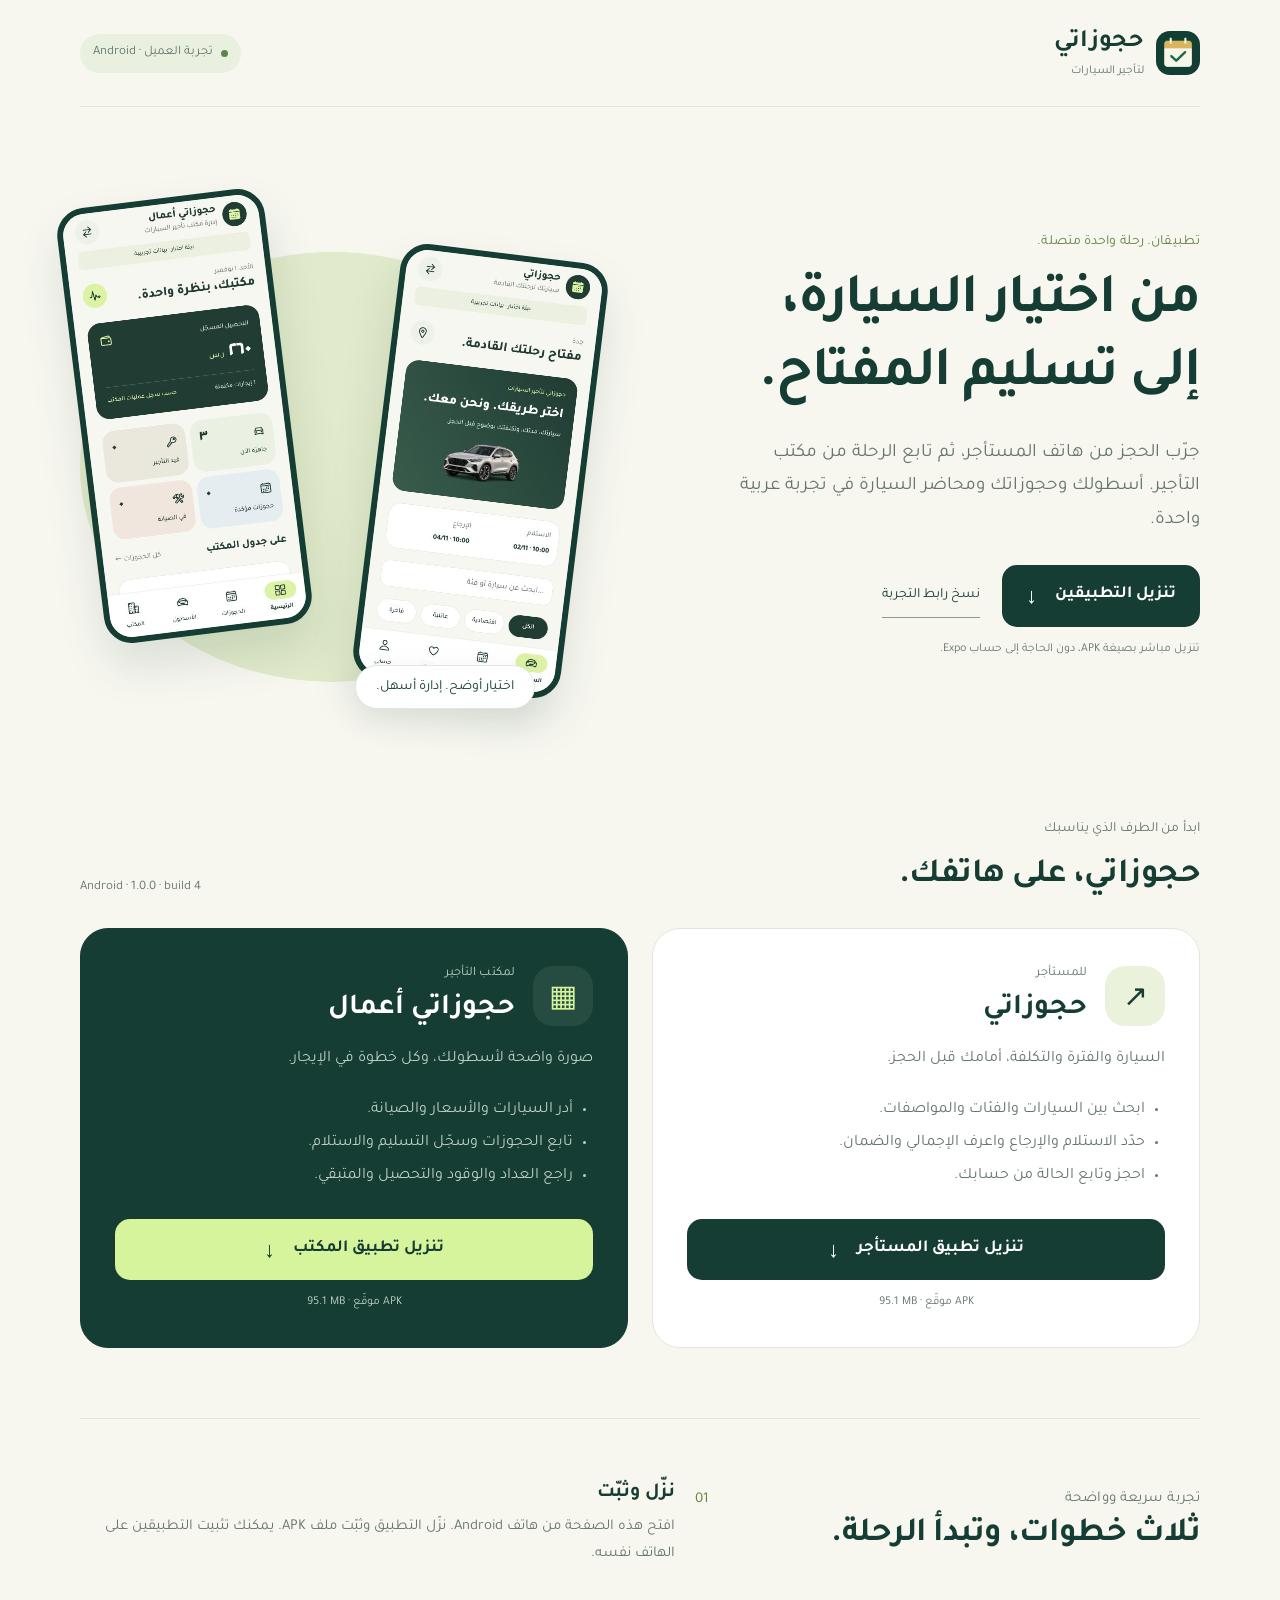
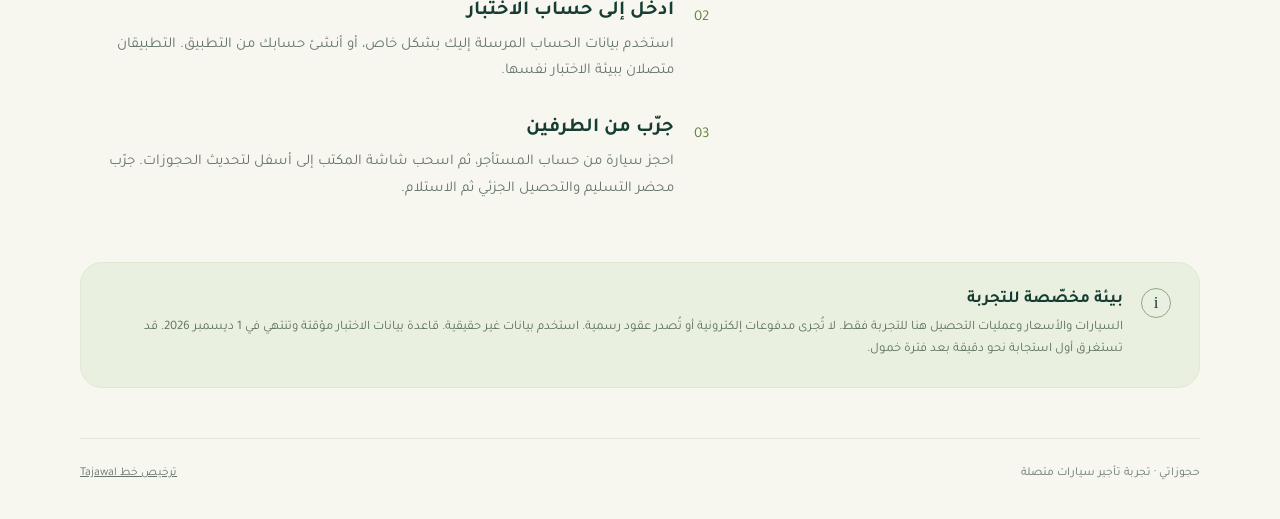
==== trial/index.html @ 13a0f759 "Add client trial page with signed Android app downloads" ====
<!doctype html>
<html lang="ar" dir="rtl">
<head>
<meta charset="utf-8"><meta name="viewport" content="width=device-width,initial-scale=1">
<title>جرّب حجوزاتي | تطبيقات تأجير السيارات</title>
<meta name="description" content="جرّب تطبيق حجوزاتي للمستأجر وحجوزاتي أعمال لمكتب تأجير السيارات. تنزيل مباشر لأجهزة Android.">
<meta property="og:title" content="جرّب حجوزاتي لتأجير السيارات"><meta property="og:description" content="تطبيق المستأجر وتطبيق مكتب التأجير، في تجربة عربية متصلة. تنزيل مباشر لأجهزة Android."><meta property="og:type" content="website"><meta property="og:locale" content="ar_SA"><meta property="og:url" content="https://abukamil.github.io/hajozati-landing/trial/"><meta property="og:image" content="https://abukamil.github.io/hajozati-landing/trial/assets/social-preview.png">
<meta name="robots" content="noindex,nofollow"><meta name="theme-color" content="#153D33">
<link rel="icon" href="assets/brand.png"><link rel="stylesheet" href="trial.css">
</head>
<body>
<header class="wrap top"><a class="brand" href="#"><img src="assets/brand.png" alt="" width="44" height="44"><span>حجوزاتي<small>لتأجير السيارات</small></span></a><span class="badge"><i></i> تجربة العميل · Android</span></header>
<main class="wrap">
<section class="hero"><div><p class="eyebrow">تطبيقان. رحلة واحدة متصلة.</p><h1>من اختيار السيارة،<br>إلى تسليم المفتاح.</h1><p class="lead">جرّب الحجز من هاتف المستأجر، ثم تابع الرحلة من مكتب التأجير. أسطولك وحجوزاتك ومحاضر السيارة في تجربة عربية واحدة.</p><div class="hero-actions"><a class="button" href="#apps">تنزيل التطبيقين <span aria-hidden="true">↓</span></a><button class="copy" id="copy">نسخ رابط التجربة</button></div><p id="copy-status" class="hint" aria-live="polite">تنزيل مباشر بصيغة APK، دون الحاجة إلى حساب Expo.</p></div><div class="visual" aria-label="معاينة واجهتَي التطبيقين"><div class="orbit"></div><img class="phone office" src="assets/office.png" alt="معاينة واجهة إدارة مكتب التأجير" width="390" height="844"><img class="phone renter" src="assets/renter.png" alt="معاينة واجهة اختيار السيارة لدى المستأجر" width="390" height="844"><span class="visual-label">اختيار أوضح. إدارة أسهل.</span></div></section>
<section id="apps" class="apps" aria-labelledby="apps-title"><div class="section-head"><div><p class="eyebrow">ابدأ من الطرف الذي يناسبك</p><h2 id="apps-title">حجوزاتي، على هاتفك.</h2></div><span class="version">Android · 1.0.0 · build 4</span></div><div class="app-grid">
<article class="app-card"><div class="app-title"><span class="app-icon">↗</span><div><p class="eyebrow">للمستأجر</p><h3>حجوزاتي</h3></div></div><p>السيارة والفترة والتكلفة، أمامك قبل الحجز.</p><ul><li>ابحث بين السيارات والفئات والمواصفات.</li><li>حدّد الاستلام والإرجاع واعرف الإجمالي والضمان.</li><li>احجز وتابع الحالة من حسابك.</li></ul><a class="button download" id="customer-apk" href="https://github.com/abukamil/hajozati-landing/releases/download/android-pilot-2026-11-01/hajozati-customer-1.0.0-4.apk">تنزيل تطبيق المستأجر <span aria-hidden="true">↓</span></a><p class="file-meta">APK موقّع · <b id="customer-size">95.1 MB</b></p></article>
<article class="app-card dark"><div class="app-title"><span class="app-icon">▦</span><div><p class="eyebrow">لمكتب التأجير</p><h3>حجوزاتي أعمال</h3></div></div><p>صورة واضحة لأسطولك، وكل خطوة في الإيجار.</p><ul><li>أدر السيارات والأسعار والصيانة.</li><li>تابع الحجوزات وسجّل التسليم والاستلام.</li><li>راجع العداد والوقود والتحصيل والمتبقي.</li></ul><a class="button download" id="owner-apk" href="https://github.com/abukamil/hajozati-landing/releases/download/android-pilot-2026-11-01/hajozati-business-1.0.0-4.apk">تنزيل تطبيق المكتب <span aria-hidden="true">↓</span></a><p class="file-meta">APK موقّع · <b id="owner-size">95.1 MB</b></p></article>
</div></section>
<section class="steps" aria-labelledby="steps-title"><div><p class="eyebrow">تجربة سريعة وواضحة</p><h2 id="steps-title">ثلاث خطوات، وتبدأ الرحلة.</h2></div><ol><li><span>01</span><div><h3>نزّل وثبّت</h3><p>افتح هذه الصفحة من هاتف Android. نزّل التطبيق وثبّت ملف APK. يمكنك تثبيت التطبيقين على الهاتف نفسه.</p></div></li><li><span>02</span><div><h3>ادخل إلى حساب الاختبار</h3><p>استخدم بيانات الحساب المرسلة إليك بشكل خاص، أو أنشئ حسابك من التطبيق. التطبيقان متصلان ببيئة الاختبار نفسها.</p></div></li><li><span>03</span><div><h3>جرّب من الطرفين</h3><p>احجز سيارة من حساب المستأجر، ثم اسحب شاشة المكتب إلى أسفل لتحديث الحجوزات. جرّب محضر التسليم والتحصيل الجزئي ثم الاستلام.</p></div></li></ol></section>
<section class="note"><span class="note-icon" aria-hidden="true">i</span><div><h3>بيئة مخصّصة للتجربة</h3><p>السيارات والأسعار وعمليات التحصيل هنا للتجربة فقط. لا تُجرى مدفوعات إلكترونية أو تُصدر عقود رسمية. استخدم بيانات غير حقيقية. قاعدة بيانات الاختبار مؤقتة وتنتهي في 1 ديسمبر 2026. قد تستغرق أول استجابة نحو دقيقة بعد فترة خمول.</p></div></section>
</main><footer class="wrap"><span>حجوزاتي · تجربة تأجير سيارات متصلة</span><a href="assets/OFL.txt">ترخيص خط Tajawal</a></footer>
<script>
document.getElementById('copy').addEventListener('click',async()=>{try{await navigator.clipboard.writeText('https://abukamil.github.io/hajozati-landing/trial/');document.getElementById('copy-status').textContent='تم نسخ الرابط؛ يمكنك مشاركته مع العميل.';}catch{document.getElementById('copy-status').textContent='رابط التجربة: https://abukamil.github.io/hajozati-landing/trial/';}});
fetch('https://hajozati-rentals-api.onrender.com/health',{mode:'no-cors',credentials:'omit',cache:'no-store'}).catch(()=>{});
</script></body></html>
---- trial/trial.css ----
@font-face{font-family:Tajawal;src:url('assets/Tajawal-Regular.ttf') format('truetype');font-display:swap;font-weight:400}@font-face{font-family:Tajawal;src:url('assets/Tajawal-Bold.ttf') format('truetype');font-display:swap;font-weight:700}
:root{--ink:#153d33;--lime:#d6f49b;--paper:#f7f7f0;--muted:#66766d;--line:#e1e7dc}*{box-sizing:border-box}html{scroll-behavior:smooth;scroll-padding-top:30px}body{margin:0;background:var(--paper);color:var(--ink);font-family:Tajawal,Arial,sans-serif;font-size:17px;line-height:1.75}a{color:inherit;text-decoration:none}button{font:inherit;cursor:pointer}.wrap{width:min(1120px,calc(100% - 48px));margin-inline:auto}.top{display:flex;justify-content:space-between;align-items:center;padding-block:28px;border-bottom:1px solid var(--line)}.brand{display:flex;align-items:center;gap:12px;font-size:25px;font-weight:700;line-height:1.2}.brand img{border-radius:14px}.brand small{display:block;font-size:12px;color:var(--muted);font-weight:400;padding-top:6px}.badge,.version{font-size:13px;color:var(--muted);white-space:nowrap}.badge{display:flex;gap:8px;align-items:center;background:#eaf0e0;padding:8px 13px;border-radius:30px}.badge i{width:7px;height:7px;border-radius:50%;background:#5b8849}.hero{display:grid;grid-template-columns:1.1fr 1fr;align-items:center;gap:60px;min-height:690px;padding-block:60px}.eyebrow{font-size:14px;letter-spacing:.1px;color:var(--muted);margin:0 0 12px}.hero .eyebrow{color:#628344}h1{font-size:clamp(40px,4.4vw,60px);line-height:1.3;letter-spacing:-1.3px;margin:0 0 24px}h2{font-size:34px;line-height:1.35;margin:0;letter-spacing:-.5px}h3{margin:0;font-size:25px;line-height:1.4}.lead{font-size:19px;color:var(--muted);max-width:480px;margin-bottom:28px}.hero-actions{display:flex;align-items:center;gap:22px;flex-wrap:wrap}.button{display:flex;gap:18px;justify-content:center;align-items:center;background:var(--ink);color:white;border-radius:15px;padding:15px 24px;font-weight:700;line-height:1.45;transition:transform .15s,background .15s}.button:hover{background:#245647;transform:translateY(-2px)}.button:focus-visible,button:focus-visible,a:focus-visible{outline:3px solid #87a64d;outline-offset:5px}.button span{font-family:Arial;font-size:22px}.copy{padding:10px 0;color:var(--ink);border:0;background:none;border-bottom:1px solid #8b9b8b;font-size:14px}.hint{font-size:12px;color:var(--muted);min-height:24px}.visual{position:relative;height:530px;direction:ltr;isolation:isolate}.orbit{position:absolute;inset:65px 0 35px;border-radius:50%;background:#e1eacb;z-index:-1}.phone{position:absolute;width:209px;height:auto;border-radius:28px;box-shadow:0 24px 45px #153d3320;border:6px solid var(--ink);background:white}.office{left:0;top:10px;transform:rotate(-7deg)}.renter{right:0;top:65px;transform:rotate(7deg)}.visual-label{position:absolute;bottom:8px;right:50px;background:white;box-shadow:0 12px 35px #153d3314;border:1px solid var(--line);padding:9px 20px;border-radius:30px;font-size:14px;direction:rtl}.apps{padding-block:20px 70px}.section-head{display:flex;align-items:flex-end;justify-content:space-between;gap:20px;margin-bottom:28px}.app-grid{display:grid;grid-template-columns:1fr 1fr;gap:24px}.app-card{padding:34px;border-radius:28px;background:white;border:1px solid var(--line);display:flex;flex-direction:column}.app-title{display:flex;align-items:center;gap:18px}.app-title h3{font-size:29px}.app-title .eyebrow{margin-bottom:3px;font-size:13px}.app-icon{display:grid;place-content:center;width:60px;height:60px;background:#ebf2dc;border-radius:20px;font-family:Arial;font-size:30px}.app-card>p,.app-card li{font-size:16px;color:var(--muted)}.app-card ul{padding-right:20px;line-height:2.05;margin:5px 0 26px;flex:1}.app-card .download{width:100%}.app-card .file-meta{text-align:center;margin:12px 0 0;font-size:12px;font-weight:400}.file-meta b{font-weight:400;direction:ltr;display:inline-block}.dark{background:var(--ink);color:white;border-color:var(--ink)}.dark .app-icon{background:#ffffff12;color:var(--lime)}.dark .eyebrow,.dark>p,.dark li{color:#bdcec4}.dark .button{background:var(--lime);color:var(--ink)}.dark .button:hover{background:#c4e885}.steps{display:grid;grid-template-columns:.85fr 1.3fr;gap:80px;border-top:1px solid var(--line);padding-block:60px}.steps ol{margin:0;padding:0;list-style:none;display:flex;flex-direction:column;gap:30px}.steps li{display:flex;gap:20px}.steps li>span{font-size:15px;direction:ltr;color:#648441;padding:8px 0}.steps h3{font-size:20px}.steps p{color:var(--muted);font-size:15px;margin:7px 0 0}.note{display:flex;gap:18px;padding:25px 28px;background:#eaf0e0;border:1px solid #dfe8d2;border-radius:22px;margin-bottom:50px}.note-icon{display:grid;place-content:center;flex:0 0 30px;height:30px;border:1px solid #94a587;border-radius:50%;font-family:Georgia}.note h3{font-size:17px}.note p{font-size:13px;margin:5px 0 0;color:#5e705f}footer{padding-block:24px 35px;border-top:1px solid var(--line);display:flex;justify-content:space-between;gap:15px;font-size:12px;color:var(--muted)}footer a{text-decoration:underline}@media(max-width:800px){.hero{gap:30px;min-height:620px}.visual{height:450px}.phone{width:170px}.visual-label{right:5px;bottom:0}.hero .lead{font-size:17px}.steps{gap:30px;grid-template-columns:.85fr 1.2fr}.app-card{padding:25px}.app-card ul{font-size:15px}}@media(max-width:620px){.wrap{width:calc(100% - 36px)}.top{padding-block:20px}.brand{font-size:22px}.brand img{width:39px;height:39px}.badge{font-size:10px;padding:7px 10px}.hero{grid-template-columns:1fr;gap:28px;padding-block:42px 45px;min-height:0}h1{font-size:42px;letter-spacing:-1px}.lead{margin-bottom:23px}.hero-actions{gap:20px}.visual{height:440px;width:min(340px,100%);margin-inline:auto;margin-top:4px}.phone{width:177px}.office{left:5px;top:0}.renter{right:5px;top:42px}.orbit{inset:50px -8px 30px}.visual-label{right:55px;bottom:0;font-size:12px}.app-grid{grid-template-columns:1fr;gap:18px}.section-head{align-items:flex-start;flex-direction:column;gap:8px}h2{font-size:28px}.app-card{padding:27px}.apps{padding-bottom:42px}.steps{grid-template-columns:1fr;gap:28px;padding-block:40px}.steps ol{gap:22px}.note{padding:20px;gap:12px;margin-bottom:30px}footer{flex-direction:column;gap:5px}.button{padding:15px 20px}}@media(prefers-reduced-motion:reduce){html{scroll-behavior:auto}*{transition:none!important}}
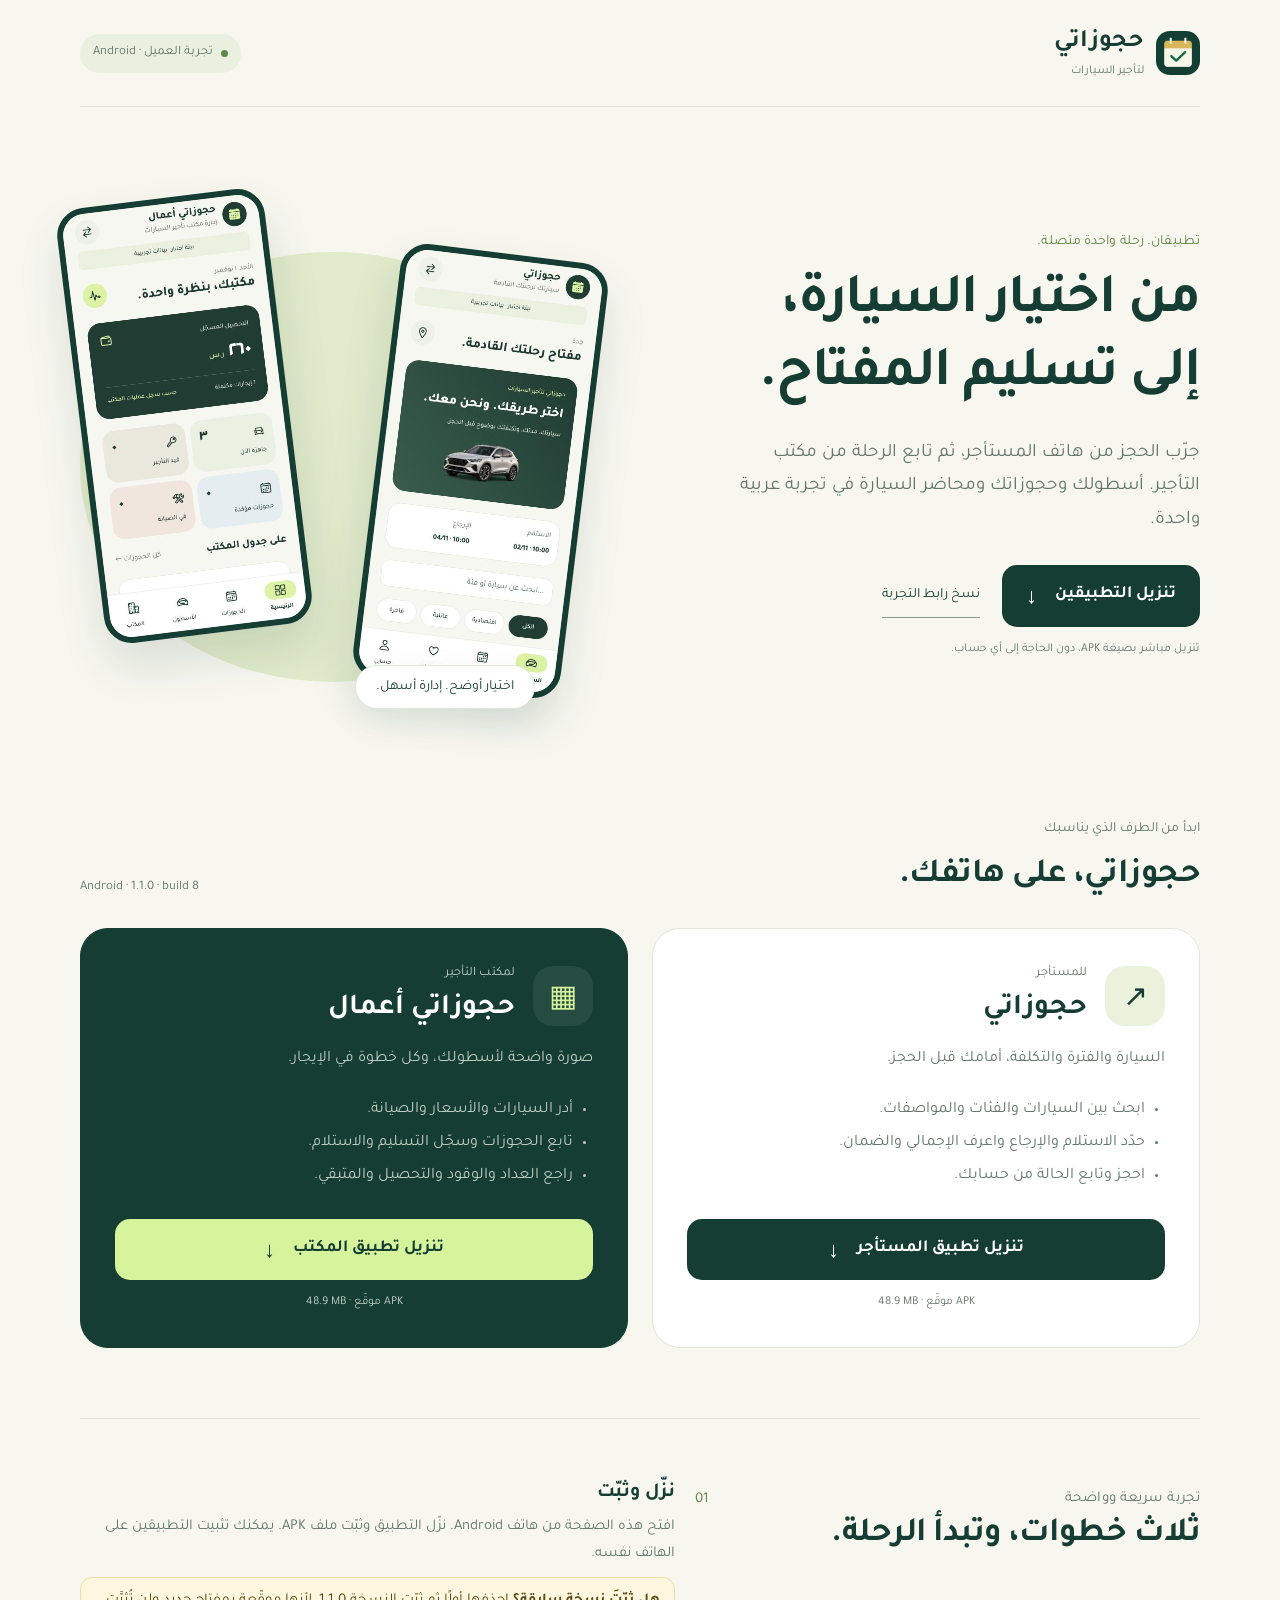
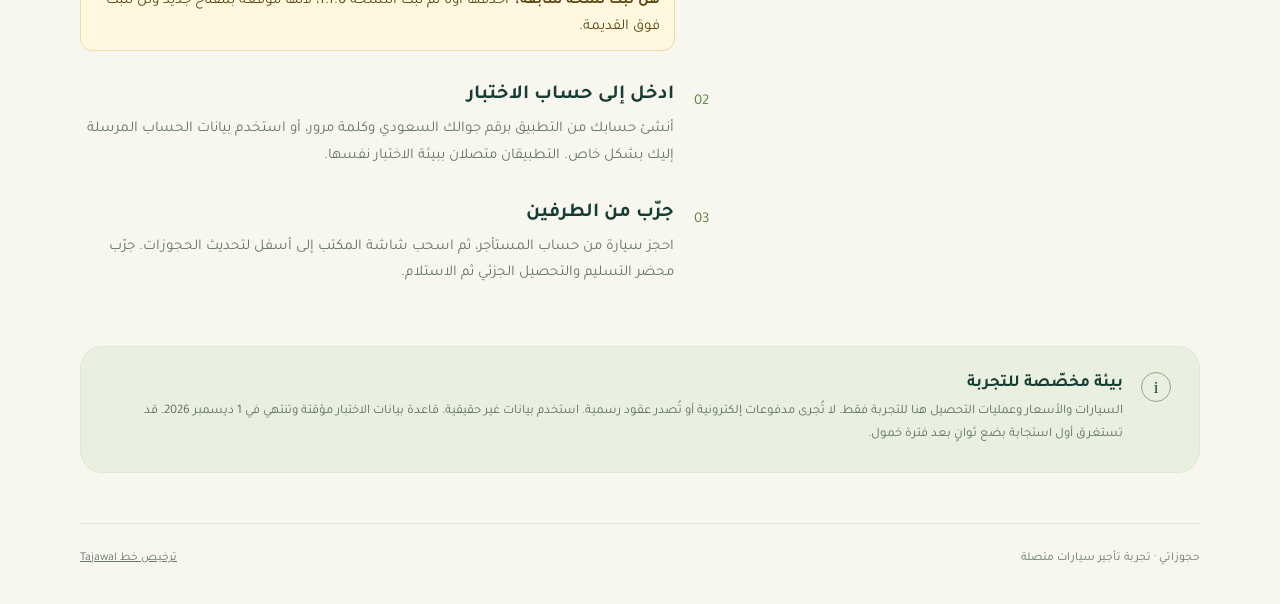
==== commit b6da9bfe: "Publish Android pilot 1.1.0 build 8 on the trial page The 1.0.0 build 4 apps log in by email, which " ====
--- a/trial/index.html
+++ b/trial/index.html
@@ -11,13 +11,13 @@
 <body>
 <header class="wrap top"><a class="brand" href="#"><img src="assets/brand.png" alt="" width="44" height="44"><span>حجوزاتي<small>لتأجير السيارات</small></span></a><span class="badge"><i></i> تجربة العميل · Android</span></header>
 <main class="wrap">
-<section class="hero"><div><p class="eyebrow">تطبيقان. رحلة واحدة متصلة.</p><h1>من اختيار السيارة،<br>إلى تسليم المفتاح.</h1><p class="lead">جرّب الحجز من هاتف المستأجر، ثم تابع الرحلة من مكتب التأجير. أسطولك وحجوزاتك ومحاضر السيارة في تجربة عربية واحدة.</p><div class="hero-actions"><a class="button" href="#apps">تنزيل التطبيقين <span aria-hidden="true">↓</span></a><button class="copy" id="copy">نسخ رابط التجربة</button></div><p id="copy-status" class="hint" aria-live="polite">تنزيل مباشر بصيغة APK، دون الحاجة إلى حساب Expo.</p></div><div class="visual" aria-label="معاينة واجهتَي التطبيقين"><div class="orbit"></div><img class="phone office" src="assets/office.png" alt="معاينة واجهة إدارة مكتب التأجير" width="390" height="844"><img class="phone renter" src="assets/renter.png" alt="معاينة واجهة اختيار السيارة لدى المستأجر" width="390" height="844"><span class="visual-label">اختيار أوضح. إدارة أسهل.</span></div></section>
-<section id="apps" class="apps" aria-labelledby="apps-title"><div class="section-head"><div><p class="eyebrow">ابدأ من الطرف الذي يناسبك</p><h2 id="apps-title">حجوزاتي، على هاتفك.</h2></div><span class="version">Android · 1.0.0 · build 4</span></div><div class="app-grid">
-<article class="app-card"><div class="app-title"><span class="app-icon">↗</span><div><p class="eyebrow">للمستأجر</p><h3>حجوزاتي</h3></div></div><p>السيارة والفترة والتكلفة، أمامك قبل الحجز.</p><ul><li>ابحث بين السيارات والفئات والمواصفات.</li><li>حدّد الاستلام والإرجاع واعرف الإجمالي والضمان.</li><li>احجز وتابع الحالة من حسابك.</li></ul><a class="button download" id="customer-apk" href="https://github.com/abukamil/hajozati-landing/releases/download/android-pilot-2026-11-01/hajozati-customer-1.0.0-4.apk">تنزيل تطبيق المستأجر <span aria-hidden="true">↓</span></a><p class="file-meta">APK موقّع · <b id="customer-size">95.1 MB</b></p></article>
-<article class="app-card dark"><div class="app-title"><span class="app-icon">▦</span><div><p class="eyebrow">لمكتب التأجير</p><h3>حجوزاتي أعمال</h3></div></div><p>صورة واضحة لأسطولك، وكل خطوة في الإيجار.</p><ul><li>أدر السيارات والأسعار والصيانة.</li><li>تابع الحجوزات وسجّل التسليم والاستلام.</li><li>راجع العداد والوقود والتحصيل والمتبقي.</li></ul><a class="button download" id="owner-apk" href="https://github.com/abukamil/hajozati-landing/releases/download/android-pilot-2026-11-01/hajozati-business-1.0.0-4.apk">تنزيل تطبيق المكتب <span aria-hidden="true">↓</span></a><p class="file-meta">APK موقّع · <b id="owner-size">95.1 MB</b></p></article>
+<section class="hero"><div><p class="eyebrow">تطبيقان. رحلة واحدة متصلة.</p><h1>من اختيار السيارة،<br>إلى تسليم المفتاح.</h1><p class="lead">جرّب الحجز من هاتف المستأجر، ثم تابع الرحلة من مكتب التأجير. أسطولك وحجوزاتك ومحاضر السيارة في تجربة عربية واحدة.</p><div class="hero-actions"><a class="button" href="#apps">تنزيل التطبيقين <span aria-hidden="true">↓</span></a><button class="copy" id="copy">نسخ رابط التجربة</button></div><p id="copy-status" class="hint" aria-live="polite">تنزيل مباشر بصيغة APK، دون الحاجة إلى أي حساب.</p></div><div class="visual" aria-label="معاينة واجهتَي التطبيقين"><div class="orbit"></div><img class="phone office" src="assets/office.png" alt="معاينة واجهة إدارة مكتب التأجير" width="390" height="844"><img class="phone renter" src="assets/renter.png" alt="معاينة واجهة اختيار السيارة لدى المستأجر" width="390" height="844"><span class="visual-label">اختيار أوضح. إدارة أسهل.</span></div></section>
+<section id="apps" class="apps" aria-labelledby="apps-title"><div class="section-head"><div><p class="eyebrow">ابدأ من الطرف الذي يناسبك</p><h2 id="apps-title">حجوزاتي، على هاتفك.</h2></div><span class="version">Android · 1.1.0 · build 8</span></div><div class="app-grid">
+<article class="app-card"><div class="app-title"><span class="app-icon">↗</span><div><p class="eyebrow">للمستأجر</p><h3>حجوزاتي</h3></div></div><p>السيارة والفترة والتكلفة، أمامك قبل الحجز.</p><ul><li>ابحث بين السيارات والفئات والمواصفات.</li><li>حدّد الاستلام والإرجاع واعرف الإجمالي والضمان.</li><li>احجز وتابع الحالة من حسابك.</li></ul><a class="button download" id="customer-apk" href="downloads/hajozati-customer-1.1.0-8.apk" download>تنزيل تطبيق المستأجر <span aria-hidden="true">↓</span></a><p class="file-meta">APK موقّع · <b id="customer-size">48.9 MB</b></p></article>
+<article class="app-card dark"><div class="app-title"><span class="app-icon">▦</span><div><p class="eyebrow">لمكتب التأجير</p><h3>حجوزاتي أعمال</h3></div></div><p>صورة واضحة لأسطولك، وكل خطوة في الإيجار.</p><ul><li>أدر السيارات والأسعار والصيانة.</li><li>تابع الحجوزات وسجّل التسليم والاستلام.</li><li>راجع العداد والوقود والتحصيل والمتبقي.</li></ul><a class="button download" id="owner-apk" href="downloads/hajozati-business-1.1.0-8.apk" download>تنزيل تطبيق المكتب <span aria-hidden="true">↓</span></a><p class="file-meta">APK موقّع · <b id="owner-size">48.9 MB</b></p></article>
 </div></section>
-<section class="steps" aria-labelledby="steps-title"><div><p class="eyebrow">تجربة سريعة وواضحة</p><h2 id="steps-title">ثلاث خطوات، وتبدأ الرحلة.</h2></div><ol><li><span>01</span><div><h3>نزّل وثبّت</h3><p>افتح هذه الصفحة من هاتف Android. نزّل التطبيق وثبّت ملف APK. يمكنك تثبيت التطبيقين على الهاتف نفسه.</p></div></li><li><span>02</span><div><h3>ادخل إلى حساب الاختبار</h3><p>استخدم بيانات الحساب المرسلة إليك بشكل خاص، أو أنشئ حسابك من التطبيق. التطبيقان متصلان ببيئة الاختبار نفسها.</p></div></li><li><span>03</span><div><h3>جرّب من الطرفين</h3><p>احجز سيارة من حساب المستأجر، ثم اسحب شاشة المكتب إلى أسفل لتحديث الحجوزات. جرّب محضر التسليم والتحصيل الجزئي ثم الاستلام.</p></div></li></ol></section>
-<section class="note"><span class="note-icon" aria-hidden="true">i</span><div><h3>بيئة مخصّصة للتجربة</h3><p>السيارات والأسعار وعمليات التحصيل هنا للتجربة فقط. لا تُجرى مدفوعات إلكترونية أو تُصدر عقود رسمية. استخدم بيانات غير حقيقية. قاعدة بيانات الاختبار مؤقتة وتنتهي في 1 ديسمبر 2026. قد تستغرق أول استجابة نحو دقيقة بعد فترة خمول.</p></div></section>
+<section class="steps" aria-labelledby="steps-title"><div><p class="eyebrow">تجربة سريعة وواضحة</p><h2 id="steps-title">ثلاث خطوات، وتبدأ الرحلة.</h2></div><ol><li><span>01</span><div><h3>نزّل وثبّت</h3><p>افتح هذه الصفحة من هاتف Android. نزّل التطبيق وثبّت ملف APK. يمكنك تثبيت التطبيقين على الهاتف نفسه.</p><p class="update-note"><b>هل ثبّتَ نسخة سابقة؟</b> احذفها أولًا ثم ثبّت النسخة 1.1.0، لأنها موقّعة بمفتاح جديد ولن تُثبَّت فوق القديمة.</p></div></li><li><span>02</span><div><h3>ادخل إلى حساب الاختبار</h3><p>أنشئ حسابك من التطبيق برقم جوالك السعودي وكلمة مرور، أو استخدم بيانات الحساب المرسلة إليك بشكل خاص. التطبيقان متصلان ببيئة الاختبار نفسها.</p></div></li><li><span>03</span><div><h3>جرّب من الطرفين</h3><p>احجز سيارة من حساب المستأجر، ثم اسحب شاشة المكتب إلى أسفل لتحديث الحجوزات. جرّب محضر التسليم والتحصيل الجزئي ثم الاستلام.</p></div></li></ol></section>
+<section class="note"><span class="note-icon" aria-hidden="true">i</span><div><h3>بيئة مخصّصة للتجربة</h3><p>السيارات والأسعار وعمليات التحصيل هنا للتجربة فقط. لا تُجرى مدفوعات إلكترونية أو تُصدر عقود رسمية. استخدم بيانات غير حقيقية. قاعدة بيانات الاختبار مؤقتة وتنتهي في 1 ديسمبر 2026. قد تستغرق أول استجابة بضع ثوانٍ بعد فترة خمول.</p></div></section>
 </main><footer class="wrap"><span>حجوزاتي · تجربة تأجير سيارات متصلة</span><a href="assets/OFL.txt">ترخيص خط Tajawal</a></footer>
 <script>
 document.getElementById('copy').addEventListener('click',async()=>{try{await navigator.clipboard.writeText('https://abukamil.github.io/hajozati-landing/trial/');document.getElementById('copy-status').textContent='تم نسخ الرابط؛ يمكنك مشاركته مع العميل.';}catch{document.getElementById('copy-status').textContent='رابط التجربة: https://abukamil.github.io/hajozati-landing/trial/';}});
--- a/trial/trial.css
+++ b/trial/trial.css
@@ -1,2 +1,2 @@
 @font-face{font-family:Tajawal;src:url('assets/Tajawal-Regular.ttf') format('truetype');font-display:swap;font-weight:400}@font-face{font-family:Tajawal;src:url('assets/Tajawal-Bold.ttf') format('truetype');font-display:swap;font-weight:700}
-:root{--ink:#153d33;--lime:#d6f49b;--paper:#f7f7f0;--muted:#66766d;--line:#e1e7dc}*{box-sizing:border-box}html{scroll-behavior:smooth;scroll-padding-top:30px}body{margin:0;background:var(--paper);color:var(--ink);font-family:Tajawal,Arial,sans-serif;font-size:17px;line-height:1.75}a{color:inherit;text-decoration:none}button{font:inherit;cursor:pointer}.wrap{width:min(1120px,calc(100% - 48px));margin-inline:auto}.top{display:flex;justify-content:space-between;align-items:center;padding-block:28px;border-bottom:1px solid var(--line)}.brand{display:flex;align-items:center;gap:12px;font-size:25px;font-weight:700;line-height:1.2}.brand img{border-radius:14px}.brand small{display:block;font-size:12px;color:var(--muted);font-weight:400;padding-top:6px}.badge,.version{font-size:13px;color:var(--muted);white-space:nowrap}.badge{display:flex;gap:8px;align-items:center;background:#eaf0e0;padding:8px 13px;border-radius:30px}.badge i{width:7px;height:7px;border-radius:50%;background:#5b8849}.hero{display:grid;grid-template-columns:1.1fr 1fr;align-items:center;gap:60px;min-height:690px;padding-block:60px}.eyebrow{font-size:14px;letter-spacing:.1px;color:var(--muted);margin:0 0 12px}.hero .eyebrow{color:#628344}h1{font-size:clamp(40px,4.4vw,60px);line-height:1.3;letter-spacing:-1.3px;margin:0 0 24px}h2{font-size:34px;line-height:1.35;margin:0;letter-spacing:-.5px}h3{margin:0;font-size:25px;line-height:1.4}.lead{font-size:19px;color:var(--muted);max-width:480px;margin-bottom:28px}.hero-actions{display:flex;align-items:center;gap:22px;flex-wrap:wrap}.button{display:flex;gap:18px;justify-content:center;align-items:center;background:var(--ink);color:white;border-radius:15px;padding:15px 24px;font-weight:700;line-height:1.45;transition:transform .15s,background .15s}.button:hover{background:#245647;transform:translateY(-2px)}.button:focus-visible,button:focus-visible,a:focus-visible{outline:3px solid #87a64d;outline-offset:5px}.button span{font-family:Arial;font-size:22px}.copy{padding:10px 0;color:var(--ink);border:0;background:none;border-bottom:1px solid #8b9b8b;font-size:14px}.hint{font-size:12px;color:var(--muted);min-height:24px}.visual{position:relative;height:530px;direction:ltr;isolation:isolate}.orbit{position:absolute;inset:65px 0 35px;border-radius:50%;background:#e1eacb;z-index:-1}.phone{position:absolute;width:209px;height:auto;border-radius:28px;box-shadow:0 24px 45px #153d3320;border:6px solid var(--ink);background:white}.office{left:0;top:10px;transform:rotate(-7deg)}.renter{right:0;top:65px;transform:rotate(7deg)}.visual-label{position:absolute;bottom:8px;right:50px;background:white;box-shadow:0 12px 35px #153d3314;border:1px solid var(--line);padding:9px 20px;border-radius:30px;font-size:14px;direction:rtl}.apps{padding-block:20px 70px}.section-head{display:flex;align-items:flex-end;justify-content:space-between;gap:20px;margin-bottom:28px}.app-grid{display:grid;grid-template-columns:1fr 1fr;gap:24px}.app-card{padding:34px;border-radius:28px;background:white;border:1px solid var(--line);display:flex;flex-direction:column}.app-title{display:flex;align-items:center;gap:18px}.app-title h3{font-size:29px}.app-title .eyebrow{margin-bottom:3px;font-size:13px}.app-icon{display:grid;place-content:center;width:60px;height:60px;background:#ebf2dc;border-radius:20px;font-family:Arial;font-size:30px}.app-card>p,.app-card li{font-size:16px;color:var(--muted)}.app-card ul{padding-right:20px;line-height:2.05;margin:5px 0 26px;flex:1}.app-card .download{width:100%}.app-card .file-meta{text-align:center;margin:12px 0 0;font-size:12px;font-weight:400}.file-meta b{font-weight:400;direction:ltr;display:inline-block}.dark{background:var(--ink);color:white;border-color:var(--ink)}.dark .app-icon{background:#ffffff12;color:var(--lime)}.dark .eyebrow,.dark>p,.dark li{color:#bdcec4}.dark .button{background:var(--lime);color:var(--ink)}.dark .button:hover{background:#c4e885}.steps{display:grid;grid-template-columns:.85fr 1.3fr;gap:80px;border-top:1px solid var(--line);padding-block:60px}.steps ol{margin:0;padding:0;list-style:none;display:flex;flex-direction:column;gap:30px}.steps li{display:flex;gap:20px}.steps li>span{font-size:15px;direction:ltr;color:#648441;padding:8px 0}.steps h3{font-size:20px}.steps p{color:var(--muted);font-size:15px;margin:7px 0 0}.note{display:flex;gap:18px;padding:25px 28px;background:#eaf0e0;border:1px solid #dfe8d2;border-radius:22px;margin-bottom:50px}.note-icon{display:grid;place-content:center;flex:0 0 30px;height:30px;border:1px solid #94a587;border-radius:50%;font-family:Georgia}.note h3{font-size:17px}.note p{font-size:13px;margin:5px 0 0;color:#5e705f}footer{padding-block:24px 35px;border-top:1px solid var(--line);display:flex;justify-content:space-between;gap:15px;font-size:12px;color:var(--muted)}footer a{text-decoration:underline}@media(max-width:800px){.hero{gap:30px;min-height:620px}.visual{height:450px}.phone{width:170px}.visual-label{right:5px;bottom:0}.hero .lead{font-size:17px}.steps{gap:30px;grid-template-columns:.85fr 1.2fr}.app-card{padding:25px}.app-card ul{font-size:15px}}@media(max-width:620px){.wrap{width:calc(100% - 36px)}.top{padding-block:20px}.brand{font-size:22px}.brand img{width:39px;height:39px}.badge{font-size:10px;padding:7px 10px}.hero{grid-template-columns:1fr;gap:28px;padding-block:42px 45px;min-height:0}h1{font-size:42px;letter-spacing:-1px}.lead{margin-bottom:23px}.hero-actions{gap:20px}.visual{height:440px;width:min(340px,100%);margin-inline:auto;margin-top:4px}.phone{width:177px}.office{left:5px;top:0}.renter{right:5px;top:42px}.orbit{inset:50px -8px 30px}.visual-label{right:55px;bottom:0;font-size:12px}.app-grid{grid-template-columns:1fr;gap:18px}.section-head{align-items:flex-start;flex-direction:column;gap:8px}h2{font-size:28px}.app-card{padding:27px}.apps{padding-bottom:42px}.steps{grid-template-columns:1fr;gap:28px;padding-block:40px}.steps ol{gap:22px}.note{padding:20px;gap:12px;margin-bottom:30px}footer{flex-direction:column;gap:5px}.button{padding:15px 20px}}@media(prefers-reduced-motion:reduce){html{scroll-behavior:auto}*{transition:none!important}}
+:root{--ink:#153d33;--lime:#d6f49b;--paper:#f7f7f0;--muted:#66766d;--line:#e1e7dc}*{box-sizing:border-box}html{scroll-behavior:smooth;scroll-padding-top:30px}body{margin:0;background:var(--paper);color:var(--ink);font-family:Tajawal,Arial,sans-serif;font-size:17px;line-height:1.75}a{color:inherit;text-decoration:none}button{font:inherit;cursor:pointer}.wrap{width:min(1120px,calc(100% - 48px));margin-inline:auto}.top{display:flex;justify-content:space-between;align-items:center;padding-block:28px;border-bottom:1px solid var(--line)}.brand{display:flex;align-items:center;gap:12px;font-size:25px;font-weight:700;line-height:1.2}.brand img{border-radius:14px}.brand small{display:block;font-size:12px;color:var(--muted);font-weight:400;padding-top:6px}.badge,.version{font-size:13px;color:var(--muted);white-space:nowrap}.badge{display:flex;gap:8px;align-items:center;background:#eaf0e0;padding:8px 13px;border-radius:30px}.badge i{width:7px;height:7px;border-radius:50%;background:#5b8849}.hero{display:grid;grid-template-columns:1.1fr 1fr;align-items:center;gap:60px;min-height:690px;padding-block:60px}.eyebrow{font-size:14px;letter-spacing:.1px;color:var(--muted);margin:0 0 12px}.hero .eyebrow{color:#628344}h1{font-size:clamp(40px,4.4vw,60px);line-height:1.3;letter-spacing:-1.3px;margin:0 0 24px}h2{font-size:34px;line-height:1.35;margin:0;letter-spacing:-.5px}h3{margin:0;font-size:25px;line-height:1.4}.lead{font-size:19px;color:var(--muted);max-width:480px;margin-bottom:28px}.hero-actions{display:flex;align-items:center;gap:22px;flex-wrap:wrap}.button{display:flex;gap:18px;justify-content:center;align-items:center;background:var(--ink);color:white;border-radius:15px;padding:15px 24px;font-weight:700;line-height:1.45;transition:transform .15s,background .15s}.button:hover{background:#245647;transform:translateY(-2px)}.button:focus-visible,button:focus-visible,a:focus-visible{outline:3px solid #87a64d;outline-offset:5px}.button span{font-family:Arial;font-size:22px}.copy{padding:10px 0;color:var(--ink);border:0;background:none;border-bottom:1px solid #8b9b8b;font-size:14px}.hint{font-size:12px;color:var(--muted);min-height:24px}.visual{position:relative;height:530px;direction:ltr;isolation:isolate}.orbit{position:absolute;inset:65px 0 35px;border-radius:50%;background:#e1eacb;z-index:-1}.phone{position:absolute;width:209px;height:auto;border-radius:28px;box-shadow:0 24px 45px #153d3320;border:6px solid var(--ink);background:white}.office{left:0;top:10px;transform:rotate(-7deg)}.renter{right:0;top:65px;transform:rotate(7deg)}.visual-label{position:absolute;bottom:8px;right:50px;background:white;box-shadow:0 12px 35px #153d3314;border:1px solid var(--line);padding:9px 20px;border-radius:30px;font-size:14px;direction:rtl}.apps{padding-block:20px 70px}.section-head{display:flex;align-items:flex-end;justify-content:space-between;gap:20px;margin-bottom:28px}.app-grid{display:grid;grid-template-columns:1fr 1fr;gap:24px}.app-card{padding:34px;border-radius:28px;background:white;border:1px solid var(--line);display:flex;flex-direction:column}.app-title{display:flex;align-items:center;gap:18px}.app-title h3{font-size:29px}.app-title .eyebrow{margin-bottom:3px;font-size:13px}.app-icon{display:grid;place-content:center;width:60px;height:60px;background:#ebf2dc;border-radius:20px;font-family:Arial;font-size:30px}.app-card>p,.app-card li{font-size:16px;color:var(--muted)}.app-card ul{padding-right:20px;line-height:2.05;margin:5px 0 26px;flex:1}.app-card .download{width:100%}.app-card .file-meta{text-align:center;margin:12px 0 0;font-size:12px;font-weight:400}.file-meta b{font-weight:400;direction:ltr;display:inline-block}.dark{background:var(--ink);color:white;border-color:var(--ink)}.dark .app-icon{background:#ffffff12;color:var(--lime)}.dark .eyebrow,.dark>p,.dark li{color:#bdcec4}.dark .button{background:var(--lime);color:var(--ink)}.dark .button:hover{background:#c4e885}.steps{display:grid;grid-template-columns:.85fr 1.3fr;gap:80px;border-top:1px solid var(--line);padding-block:60px}.steps ol{margin:0;padding:0;list-style:none;display:flex;flex-direction:column;gap:30px}.steps li{display:flex;gap:20px}.steps li>span{font-size:15px;direction:ltr;color:#648441;padding:8px 0}.steps h3{font-size:20px}.steps p{color:var(--muted);font-size:15px;margin:7px 0 0}.note{display:flex;gap:18px;padding:25px 28px;background:#eaf0e0;border:1px solid #dfe8d2;border-radius:22px;margin-bottom:50px}.note-icon{display:grid;place-content:center;flex:0 0 30px;height:30px;border:1px solid #94a587;border-radius:50%;font-family:Georgia}.note h3{font-size:17px}.note p{font-size:13px;margin:5px 0 0;color:#5e705f}footer{padding-block:24px 35px;border-top:1px solid var(--line);display:flex;justify-content:space-between;gap:15px;font-size:12px;color:var(--muted)}footer a{text-decoration:underline}.steps .update-note{background:#fff7e0;border:1px solid #efdca6;border-radius:12px;padding:10px 14px;color:#5c4a12;margin-top:10px}.update-note b{font-weight:700}@media(max-width:800px){.hero{gap:30px;min-height:620px}.visual{height:450px}.phone{width:170px}.visual-label{right:5px;bottom:0}.hero .lead{font-size:17px}.steps{gap:30px;grid-template-columns:.85fr 1.2fr}.app-card{padding:25px}.app-card ul{font-size:15px}}@media(max-width:620px){.wrap{width:calc(100% - 36px)}.top{padding-block:20px}.brand{font-size:22px}.brand img{width:39px;height:39px}.badge{font-size:10px;padding:7px 10px}.hero{grid-template-columns:1fr;gap:28px;padding-block:42px 45px;min-height:0}h1{font-size:42px;letter-spacing:-1px}.lead{margin-bottom:23px}.hero-actions{gap:20px}.visual{height:440px;width:min(340px,100%);margin-inline:auto;margin-top:4px}.phone{width:177px}.office{left:5px;top:0}.renter{right:5px;top:42px}.orbit{inset:50px -8px 30px}.visual-label{right:55px;bottom:0;font-size:12px}.app-grid{grid-template-columns:1fr;gap:18px}.section-head{align-items:flex-start;flex-direction:column;gap:8px}h2{font-size:28px}.app-card{padding:27px}.apps{padding-bottom:42px}.steps{grid-template-columns:1fr;gap:28px;padding-block:40px}.steps ol{gap:22px}.note{padding:20px;gap:12px;margin-bottom:30px}footer{flex-direction:column;gap:5px}.button{padding:15px 20px}}@media(prefers-reduced-motion:reduce){html{scroll-behavior:auto}*{transition:none!important}}
